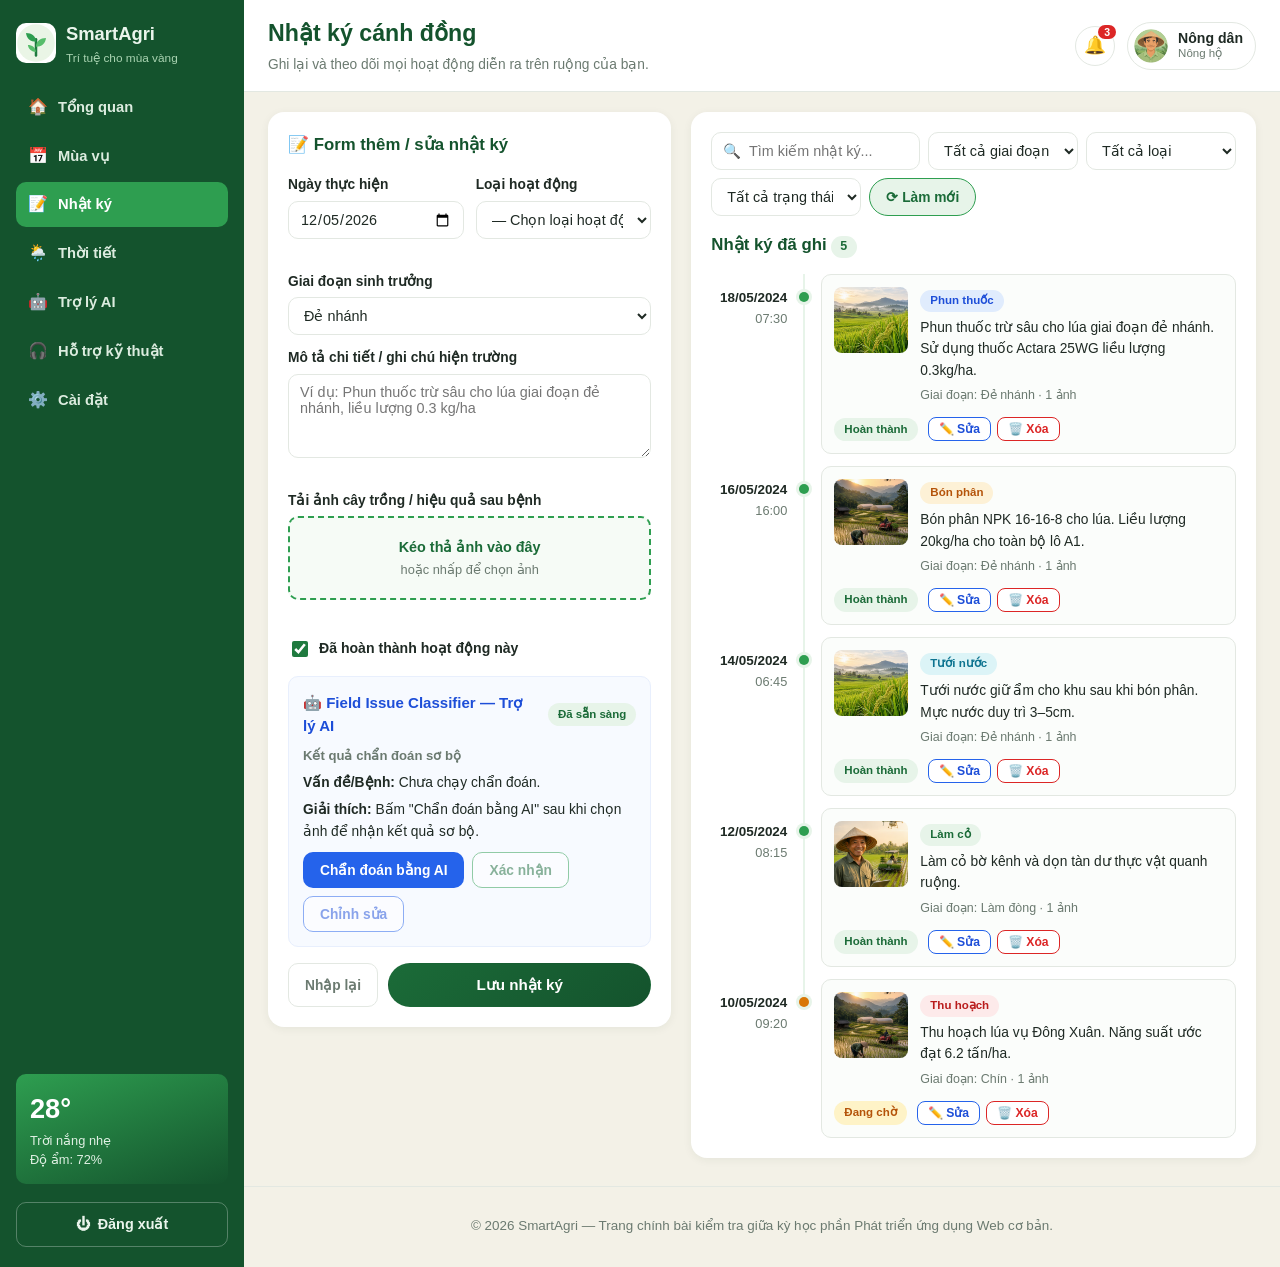
==== diary.html @ 70db89f4 "Add login, register, diary and technical support pages Reproduce the four remaining screens from the" ====
<!DOCTYPE html>
<html lang="vi">
<head>
  <meta charset="UTF-8">
  <meta name="viewport" content="width=device-width, initial-scale=1.0">
  <meta name="description" content="SmartAgri — Nhật ký cánh đồng: ghi lại và theo dõi mọi hoạt động trên ruộng">
  <title>SmartAgri — Nhật ký cánh đồng</title>
  <link rel="icon" href="assets/favicon.svg" type="image/svg+xml">
  <link rel="stylesheet" href="css/diary.css">
</head>
<body>
  <div class="app">
    <aside class="sidebar" id="sidebar">
      <a class="brand" href="index.html">
        <img class="brand-logo" src="assets/logo.svg" alt="" width="40" height="40">
        <span class="brand-text">
          <span class="brand-name">SmartAgri</span>
          <span class="brand-tag">Trí tuệ cho mùa vàng</span>
        </span>
      </a>

      <nav class="side-nav" aria-label="Điều hướng chính">
        <ul class="side-list">
          <li><a class="side-link" href="index.html#section-season"><span class="side-icon" aria-hidden="true">🏠</span>Tổng quan</a></li>
          <li><a class="side-link" href="index.html#section-season"><span class="side-icon" aria-hidden="true">📅</span>Mùa vụ</a></li>
          <li><a class="side-link is-active" href="diary.html" aria-current="page"><span class="side-icon" aria-hidden="true">📝</span>Nhật ký</a></li>
          <li><a class="side-link" href="index.html#section-weather"><span class="side-icon" aria-hidden="true">🌦️</span>Thời tiết</a></li>
          <li><a class="side-link" href="index.html#section-ai"><span class="side-icon" aria-hidden="true">🤖</span>Trợ lý AI</a></li>
          <li><a class="side-link" href="support.html"><span class="side-icon" aria-hidden="true">🎧</span>Hỗ trợ kỹ thuật</a></li>
          <li><a class="side-link" href="index.html#section-support"><span class="side-icon" aria-hidden="true">⚙️</span>Cài đặt</a></li>
        </ul>
      </nav>

      <div class="side-weather">
        <p class="sw-temp">28°</p>
        <p class="sw-desc">Trời nắng nhẹ<br>Độ ẩm: 72%</p>
      </div>

      <a class="btn-logout" href="login.html"><span aria-hidden="true">⏻</span> Đăng xuất</a>
    </aside>

    <div class="content">
      <header class="topbar">
        <button class="btn-icon btn-menu" type="button" id="menuToggle" aria-label="Mở hoặc đóng menu">☰</button>
        <div class="topbar-title">
          <h1>Nhật ký cánh đồng</h1>
          <p class="greeting">Ghi lại và theo dõi mọi hoạt động diễn ra trên ruộng của bạn.</p>
        </div>
        <div class="topbar-actions">
          <div class="bell-wrap">
            <button class="btn-icon bell" type="button" id="bellBtn" aria-label="Thông báo" aria-expanded="false">
              🔔<span class="bell-badge" id="bellBadge">3</span>
            </button>
            <div class="dropdown" id="bellDropdown" hidden>
              <p class="dropdown-title">Thông báo mới</p>
              <ul class="dropdown-list">
                <li><strong>Cercospora</strong> đang phát triển mạnh — nên phun ngừa lô A1.</li>
                <li>Nhật ký ngày 18/05 chưa có ảnh minh hoạ.</li>
                <li>Chuyên gia đã trả lời câu hỏi về bón phân đợt 3.</li>
              </ul>
            </div>
          </div>
          <a class="user-chip" href="index.html#section-support">
            <img class="user-avatar" src="assets/avatar-farmer.png" alt="Ảnh nông dân">
            <span class="user-meta"><strong>Nông dân</strong><small>Nông hộ</small></span>
          </a>
        </div>
      </header>

      <main class="board">
        <div class="diary-grid">
          <!-- ============ CỘT TRÁI: FORM ============ -->
          <section class="card form-card" aria-labelledby="form-title">
            <h2 id="form-title">📝 Form thêm / sửa nhật ký</h2>

            <form id="diaryForm" novalidate>
              <div class="form-2col">
                <div class="form-row">
                  <label for="entryDate">Ngày thực hiện</label>
                  <input class="input" type="date" id="entryDate">
                  <span class="field-error" id="dateError"></span>
                </div>

                <div class="form-row">
                  <label for="entryType">Loại hoạt động</label>
                  <select class="input" id="entryType">
                    <option value="">— Chọn loại hoạt động —</option>
                    <option value="Bón phân">🌱 Bón phân</option>
                    <option value="Phun thuốc">💧 Phun thuốc</option>
                    <option value="Tưới nước">🚿 Tưới nước</option>
                    <option value="Làm cỏ">🌾 Làm cỏ</option>
                    <option value="Thu hoạch">🚜 Thu hoạch</option>
                  </select>
                  <span class="field-error" id="typeError"></span>
                </div>
              </div>

              <div class="form-row">
                <label for="entryStage">Giai đoạn sinh trưởng</label>
                <select class="input" id="entryStage">
                  <option value="Đẻ nhánh">Đẻ nhánh</option>
                  <option value="Làm đòng">Làm đòng</option>
                  <option value="Trổ bông">Trổ bông</option>
                  <option value="Chín">Chín</option>
                </select>
              </div>

              <div class="form-row">
                <label for="entryDesc">Mô tả chi tiết / ghi chú hiện trường</label>
                <textarea class="input" id="entryDesc" rows="4" placeholder="Ví dụ: Phun thuốc trừ sâu cho lúa giai đoạn đẻ nhánh, liều lượng 0.3 kg/ha"></textarea>
                <span class="field-error" id="descError"></span>
              </div>

              <div class="form-row">
                <label id="dropLabel">Tải ảnh cây trồng / hiệu quả sau bệnh</label>
                <div class="dropzone" id="dropzone" tabindex="0" role="button" aria-labelledby="dropLabel">
                  <p class="dz-title">Kéo thả ảnh vào đây</p>
                  <p class="dz-sub">hoặc nhấp để chọn ảnh</p>
                </div>
                <input class="visually-hidden" type="file" id="fileInput" accept="image/*" multiple>
                <div class="thumbs" id="thumbs"></div>
                <p class="dz-count" id="photoCount"></p>
              </div>

              <label class="check-row">
                <input type="checkbox" id="entryDone" checked>
                <span>Đã hoàn thành hoạt động này</span>
              </label>

              <!-- Trợ lý AI -->
              <section class="ai-box" aria-labelledby="ai-title">
                <header class="ai-box-head">
                  <h3 id="ai-title">🤖 Field Issue Classifier — Trợ lý AI</h3>
                  <span class="pill-ready">Đã sẵn sàng</span>
                </header>
                <p class="ai-lead">Kết quả chẩn đoán sơ bộ</p>
                <p class="ai-line"><strong>Vấn đề/Bệnh:</strong> <span id="aiDisease">Chưa chạy chẩn đoán.</span></p>
                <p class="ai-line"><strong>Giải thích:</strong> <span id="aiExplain">Bấm "Chẩn đoán bằng AI" sau khi chọn ảnh để nhận kết quả sơ bộ.</span></p>
                <div class="ai-actions">
                  <button class="btn btn-blue" type="button" id="aiRunBtn">Chẩn đoán bằng AI</button>
                  <button class="btn btn-green-outline" type="button" id="aiConfirmBtn" disabled>Xác nhận</button>
                  <button class="btn btn-blue-outline" type="button" id="aiEditBtn" disabled>Chỉnh sửa</button>
                </div>
              </section>

              <div class="form-actions">
                <button class="btn btn-ghost" type="button" id="resetFormBtn">Nhập lại</button>
                <button class="btn btn-save" type="submit" id="saveBtn">Lưu nhật ký</button>
              </div>
            </form>
          </section>

          <!-- ============ CỘT PHẢI: DANH SÁCH ============ -->
          <section class="card list-card" aria-labelledby="list-title">
            <div class="toolbar">
              <label class="visually-hidden" for="searchInput">Tìm kiếm nhật ký</label>
              <input class="input search" type="search" id="searchInput" placeholder="🔍  Tìm kiếm nhật ký..." autocomplete="off">

              <label class="visually-hidden" for="filterStage">Lọc theo giai đoạn</label>
              <select class="input mini" id="filterStage">
                <option value="all">Tất cả giai đoạn</option>
                <option value="Đẻ nhánh">Đẻ nhánh</option>
                <option value="Làm đòng">Làm đòng</option>
                <option value="Trổ bông">Trổ bông</option>
                <option value="Chín">Chín</option>
              </select>

              <label class="visually-hidden" for="filterType">Lọc theo loại</label>
              <select class="input mini" id="filterType">
                <option value="all">Tất cả loại</option>
                <option value="Bón phân">Bón phân</option>
                <option value="Phun thuốc">Phun thuốc</option>
                <option value="Tưới nước">Tưới nước</option>
                <option value="Làm cỏ">Làm cỏ</option>
                <option value="Thu hoạch">Thu hoạch</option>
              </select>

              <label class="visually-hidden" for="filterStatus">Lọc theo trạng thái</label>
              <select class="input mini" id="filterStatus">
                <option value="all">Tất cả trạng thái</option>
                <option value="done">Hoàn thành</option>
                <option value="wait">Đang chờ</option>
              </select>

              <button class="btn btn-refresh" type="button" id="resetFilterBtn">⟳ Làm mới</button>
            </div>

            <h2 id="list-title">Nhật ký đã ghi <span class="count-pill" id="countPill">0</span></h2>
            <ul class="timeline" id="timeline"></ul>
            <p class="empty" id="emptyBox" hidden>Không có nhật ký nào khớp với bộ lọc hiện tại.</p>
          </section>
        </div>
      </main>

      <footer class="footer">
        <p>© 2026 SmartAgri — Trang chính bài kiểm tra giữa kỳ học phần Phát triển ứng dụng Web cơ bản.</p>
      </footer>
    </div>
  </div>

  <!-- Modal xác nhận xoá -->
  <div class="modal" id="confirmModal" hidden>
    <div class="modal-backdrop" data-close-modal></div>
    <section class="modal-box" role="dialog" aria-modal="true" aria-labelledby="confirmTitle">
      <header class="modal-head">
        <h2 id="confirmTitle">Xoá nhật ký?</h2>
        <button class="btn-icon" type="button" data-close-modal aria-label="Đóng">✕</button>
      </header>
      <div class="modal-body">
        <p id="confirmText">Bạn có chắc muốn xoá nhật ký này? Hành động không thể hoàn tác.</p>
      </div>
      <div class="form-actions modal-actions">
        <button class="btn btn-ghost" type="button" data-close-modal>Hủy</button>
        <button class="btn btn-danger" type="button" id="confirmDeleteBtn">Xóa</button>
      </div>
    </section>
  </div>

  <div class="toast" id="toast" hidden></div>

  <script src="js/diary.js"></script>
</body>
</html>
---- css/diary.css ----
/* =========================================================
   SmartAgri — Nhật ký cánh đồng
   ========================================================= */

:root {
  --green-900: #14532d;
  --green-800: #1b6b38;
  --green-700: #1f7a3f;
  --green-500: #2e9e50;
  --green-100: #e7f4e9;
  --blue-600: #1d4ed8;
  --blue-500: #2563eb;
  --blue-100: #e8effd;
  --red-600: #dc2626;
  --red-100: #fdeaea;
  --cream: #f3f1e7;
  --surface: #ffffff;
  --text: #1f2a24;
  --muted: #6b7a70;
  --border: #e3e8e2;
  --radius: 16px;
  --radius-sm: 10px;
  --shadow: 0 2px 10px rgba(20, 45, 30, 0.06);
  --shadow-lg: 0 18px 40px rgba(20, 35, 25, 0.18);
  --sidebar-w: 244px;
}

* {
  box-sizing: border-box;
}

body {
  margin: 0;
  font-family: "Segoe UI", Roboto, "Helvetica Neue", Arial, sans-serif;
  font-size: 15px;
  line-height: 1.55;
  color: var(--text);
  background-color: var(--cream);
}

img {
  max-width: 100%;
  display: block;
}

.visually-hidden {
  position: absolute;
  width: 1px;
  height: 1px;
  margin: -1px;
  overflow: hidden;
  clip: rect(0 0 0 0);
  white-space: nowrap;
}

/* ---------- Khung trang ---------- */
.app {
  display: grid;
  grid-template-columns: var(--sidebar-w) 1fr;
  min-height: 100vh;
}

.content {
  display: flex;
  flex-direction: column;
  min-width: 0;
}

/* ---------- Sidebar ---------- */
.sidebar {
  display: flex;
  flex-direction: column;
  gap: 18px;
  padding: 20px 16px;
  background-color: var(--green-900);
  color: #eaf5ec;
}

.brand {
  display: flex;
  align-items: center;
  gap: 10px;
  text-decoration: none;
  color: inherit;
}

.brand-logo {
  border-radius: 10px;
  background-color: #ffffff;
}

.brand-text {
  display: grid;
}

.brand-name {
  font-size: 1.15rem;
  font-weight: 800;
}

.brand-tag {
  font-size: 0.74rem;
  color: #a9d3b1;
}

.side-list {
  list-style: none;
  margin: 0;
  padding: 0;
  display: grid;
  gap: 4px;
}

.side-link {
  display: flex;
  align-items: center;
  gap: 10px;
  padding: 10px 12px;
  border-radius: var(--radius-sm);
  color: #dcecdf;
  font-size: 0.92rem;
  font-weight: 600;
  text-decoration: none;
  transition: background-color 0.2s ease, color 0.2s ease;
}

.side-link:hover {
  background-color: rgba(255, 255, 255, 0.1);
  color: #ffffff;
}

.side-link.is-active {
  background-color: var(--green-500);
  color: #ffffff;
}

.side-icon {
  font-size: 1rem;
}

.side-weather {
  margin-top: auto;
  padding: 14px;
  border-radius: var(--radius-sm);
  background: linear-gradient(160deg, #2e9e50, #14532d);
  color: #ffffff;
}

.sw-temp {
  margin: 0;
  font-size: 1.7rem;
  font-weight: 800;
}

.sw-desc {
  margin: 0;
  font-size: 0.8rem;
  color: #dff0e3;
}

.btn-logout {
  display: flex;
  align-items: center;
  justify-content: center;
  gap: 8px;
  padding: 10px 12px;
  border: 1px solid rgba(255, 255, 255, 0.28);
  border-radius: var(--radius-sm);
  background: none;
  color: #eaf5ec;
  font-family: inherit;
  font-size: 0.9rem;
  font-weight: 600;
  text-decoration: none;
  cursor: pointer;
  transition: background-color 0.2s ease;
}

.btn-logout:hover {
  background-color: rgba(255, 255, 255, 0.12);
}

/* ---------- Topbar ---------- */
.topbar {
  display: flex;
  align-items: center;
  gap: 16px;
  padding: 16px 24px;
  background-color: var(--surface);
  border-bottom: 1px solid var(--border);
}

.topbar-title {
  flex: 1;
  min-width: 0;
}

.topbar-title h1 {
  margin: 0;
  font-size: 1.45rem;
  color: var(--green-900);
}

.greeting {
  margin: 2px 0 0;
  font-size: 0.86rem;
  color: var(--muted);
}

.topbar-actions {
  display: flex;
  align-items: center;
  gap: 12px;
}

.btn-icon {
  border: none;
  background: none;
  font-size: 1.1rem;
  cursor: pointer;
}

.btn-menu {
  display: none;
  font-size: 1.3rem;
}

.bell-wrap,
.user-chip-wrap {
  position: relative;
}

.bell {
  position: relative;
  width: 40px;
  height: 40px;
  border: 1px solid var(--border);
  border-radius: 50%;
  background-color: var(--surface);
  cursor: pointer;
  transition: background-color 0.2s ease;
}

.bell:hover {
  background-color: var(--green-100);
}

.bell-badge {
  position: absolute;
  top: -2px;
  right: -2px;
  min-width: 18px;
  padding: 1px 4px;
  border-radius: 999px;
  background-color: var(--red-600);
  color: #ffffff;
  font-size: 0.66rem;
  font-weight: 700;
}

.dropdown {
  position: absolute;
  top: 46px;
  right: 0;
  width: 260px;
  padding: 12px;
  border: 1px solid var(--border);
  border-radius: var(--radius-sm);
  background-color: var(--surface);
  box-shadow: var(--shadow-lg);
  z-index: 40;
}

.dropdown[hidden] {
  display: none;
}

.dropdown-title {
  margin: 0 0 8px;
  font-size: 0.8rem;
  font-weight: 700;
  text-transform: uppercase;
  color: var(--muted);
}

.dropdown-list {
  margin: 0;
  padding: 0;
  list-style: none;
  display: grid;
  gap: 8px;
}

.dropdown-list li {
  padding: 8px 10px;
  border-radius: 8px;
  background-color: #f7faf7;
  font-size: 0.84rem;
}

.user-chip {
  display: flex;
  align-items: center;
  gap: 10px;
  padding: 6px 12px 6px 6px;
  border: 1px solid var(--border);
  border-radius: 999px;
  background-color: var(--surface);
  color: inherit;
  text-decoration: none;
  transition: box-shadow 0.2s ease;
}

.user-chip:hover {
  box-shadow: var(--shadow);
}

.user-avatar {
  width: 34px;
  height: 34px;
  border-radius: 50%;
  object-fit: cover;
}

.user-meta {
  display: grid;
  line-height: 1.2;
}

.user-meta strong {
  font-size: 0.88rem;
}

.user-meta small {
  font-size: 0.72rem;
  color: var(--muted);
}

/* ---------- Board ---------- */
.board {
  flex: 1;
  padding: 20px 24px 28px;
}

.card {
  padding: 20px;
  border-radius: var(--radius);
  background-color: var(--surface);
  box-shadow: var(--shadow);
}

.diary-grid {
  display: grid;
  grid-template-columns: minmax(320px, 5fr) minmax(360px, 7fr);
  gap: 20px;
  align-items: start;
}

.card h2 {
  margin: 0 0 16px;
  font-size: 1.05rem;
  color: var(--green-900);
}

/* ---------- Form ---------- */
.form-2col {
  display: grid;
  grid-template-columns: 1fr 1fr;
  gap: 12px;
}

.form-row {
  display: grid;
  gap: 5px;
  margin-bottom: 12px;
}

.form-row label {
  font-size: 0.86rem;
  font-weight: 700;
}

.input {
  width: 100%;
  padding: 9px 11px;
  border: 1px solid var(--border);
  border-radius: var(--radius-sm);
  background-color: var(--surface);
  color: var(--text);
  font-family: inherit;
  font-size: 0.9rem;
  transition: border-color 0.2s ease, box-shadow 0.2s ease;
}

textarea.input {
  resize: vertical;
  min-height: 84px;
}

.input:focus {
  outline: none;
  border-color: var(--green-500);
  box-shadow: 0 0 0 3px rgba(46, 158, 80, 0.16);
}

.input.is-invalid {
  border-color: var(--red-600);
}

.field-error {
  min-height: 15px;
  font-size: 0.78rem;
  font-weight: 600;
  color: #b91c1c;
}

/* ---------- Vùng kéo thả ảnh ---------- */
.dropzone {
  padding: 18px;
  border: 2px dashed var(--green-500);
  border-radius: var(--radius-sm);
  background-color: #f6fbf6;
  text-align: center;
  cursor: pointer;
  transition: background-color 0.2s ease, border-color 0.2s ease;
}

.dropzone:hover,
.dropzone:focus-visible,
.dropzone.is-over {
  background-color: var(--green-100);
  border-color: var(--green-700);
  outline: none;
}

.dz-title {
  margin: 0;
  font-size: 0.9rem;
  font-weight: 700;
  color: var(--green-800);
}

.dz-sub {
  margin: 2px 0 0;
  font-size: 0.8rem;
  color: var(--muted);
}

.thumbs {
  display: flex;
  flex-wrap: wrap;
  gap: 8px;
  margin-top: 10px;
}

.thumb {
  position: relative;
  width: 72px;
  height: 60px;
  border-radius: 8px;
  overflow: hidden;
  border: 1px solid var(--border);
}

.thumb img {
  width: 100%;
  height: 100%;
  object-fit: cover;
}

.thumb button {
  position: absolute;
  top: 2px;
  right: 2px;
  width: 18px;
  height: 18px;
  border: none;
  border-radius: 50%;
  background-color: rgba(20, 40, 25, 0.72);
  color: #ffffff;
  font-size: 0.7rem;
  line-height: 1;
  cursor: pointer;
}

.dz-count {
  margin: 6px 0 0;
  font-size: 0.8rem;
  font-weight: 700;
  color: var(--green-700);
}

/* ---------- Checkbox ---------- */
.check-row {
  display: flex;
  align-items: center;
  gap: 8px;
  margin: 4px 0 16px;
  font-size: 0.88rem;
  font-weight: 600;
  cursor: pointer;
}

.check-row input {
  width: 16px;
  height: 16px;
  accent-color: var(--green-700);
}

/* ---------- Hộp AI ---------- */
.ai-box {
  margin-bottom: 16px;
  padding: 14px;
  border: 1px solid var(--blue-100);
  border-radius: var(--radius-sm);
  background-color: #f7faff;
}

.ai-box-head {
  display: flex;
  align-items: center;
  justify-content: space-between;
  gap: 10px;
  margin-bottom: 8px;
}

.ai-box-head h3 {
  margin: 0;
  font-size: 0.94rem;
  color: var(--blue-600);
}

.pill-ready {
  padding: 3px 10px;
  border-radius: 999px;
  background-color: var(--green-100);
  color: var(--green-800);
  font-size: 0.72rem;
  font-weight: 700;
  white-space: nowrap;
}

.ai-lead {
  margin: 0 0 6px;
  font-size: 0.82rem;
  font-weight: 700;
  color: var(--muted);
}

.ai-line {
  margin: 0 0 6px;
  font-size: 0.86rem;
}

.ai-line span {
  color: var(--text);
}

.ai-line span[contenteditable="true"] {
  padding: 2px 6px;
  border: 1px dashed var(--blue-500);
  border-radius: 6px;
  background-color: #ffffff;
}

.ai-actions {
  display: flex;
  flex-wrap: wrap;
  gap: 8px;
  margin-top: 10px;
}

/* ---------- Nút bấm ---------- */
.btn {
  padding: 9px 16px;
  border: 1px solid transparent;
  border-radius: var(--radius-sm);
  font-family: inherit;
  font-size: 0.86rem;
  font-weight: 700;
  cursor: pointer;
  transition: filter 0.2s ease, background-color 0.2s ease, transform 0.1s ease;
}

.btn:hover {
  filter: brightness(0.97);
}

.btn:active {
  transform: translateY(1px);
}

.btn:disabled {
  opacity: 0.5;
  cursor: not-allowed;
}

.btn-blue {
  background-color: var(--blue-500);
  color: #ffffff;
}

.btn-blue-outline {
  border-color: var(--blue-500);
  background-color: #ffffff;
  color: var(--blue-600);
}

.btn-green-outline {
  border-color: var(--green-500);
  background-color: #ffffff;
  color: var(--green-800);
}

.btn-ghost {
  border-color: var(--border);
  background-color: #ffffff;
  color: var(--muted);
}

.btn-save {
  flex: 1;
  padding: 12px 18px;
  border-radius: 999px;
  background-image: linear-gradient(135deg, var(--green-800), var(--green-900));
  color: #ffffff;
  font-size: 0.95rem;
}

.btn-danger {
  background-color: var(--red-600);
  color: #ffffff;
}

.form-actions {
  display: flex;
  gap: 10px;
}

/* ---------- Toolbar danh sách ---------- */
.toolbar {
  display: flex;
  flex-wrap: wrap;
  gap: 8px;
  margin-bottom: 16px;
}

.toolbar .search {
  flex: 1 1 190px;
}

.toolbar .mini {
  flex: 0 1 150px;
}

.btn-refresh {
  border-color: var(--green-500);
  border-radius: 999px;
  background-color: var(--green-100);
  color: var(--green-800);
}

.count-pill {
  display: inline-block;
  min-width: 26px;
  padding: 1px 9px;
  border-radius: 999px;
  background-color: var(--green-100);
  color: var(--green-800);
  font-size: 0.78rem;
  font-weight: 800;
}

/* ---------- Timeline ---------- */
.timeline {
  list-style: none;
  margin: 0;
  padding: 0;
  display: grid;
  gap: 12px;
}

.entry {
  display: grid;
  grid-template-columns: 76px 18px 1fr;
  gap: 8px;
}

.entry-date {
  padding-top: 14px;
  text-align: right;
  font-size: 0.8rem;
  color: var(--muted);
}

.entry-date strong {
  display: block;
  color: var(--text);
  font-size: 0.84rem;
}

.entry-rail {
  position: relative;
}

.entry-rail::before {
  content: "";
  position: absolute;
  top: 0;
  bottom: -12px;
  left: 50%;
  width: 2px;
  margin-left: -1px;
  background-color: var(--green-100);
}

.entry:last-child .entry-rail::before {
  bottom: auto;
  height: 22px;
}

.entry-rail span {
  position: absolute;
  top: 18px;
  left: 50%;
  width: 10px;
  height: 10px;
  margin-left: -5px;
  border-radius: 50%;
  background-color: var(--green-500);
  box-shadow: 0 0 0 3px var(--green-100);
}

.entry.is-wait .entry-rail span {
  background-color: #d97706;
}

.entry-body {
  display: grid;
  grid-template-columns: 74px 1fr auto;
  gap: 12px;
  padding: 12px;
  border: 1px solid var(--border);
  border-radius: var(--radius-sm);
  background-color: #fbfdfb;
  transition: box-shadow 0.2s ease, border-color 0.2s ease;
}

.entry-body:hover {
  border-color: var(--green-500);
  box-shadow: var(--shadow);
}

.entry-thumb {
  width: 74px;
  height: 66px;
  border-radius: 8px;
  object-fit: cover;
  background-color: var(--green-100);
}

.entry-info {
  min-width: 0;
}

.tag {
  display: inline-block;
  margin-bottom: 5px;
  padding: 2px 10px;
  border-radius: 999px;
  font-size: 0.72rem;
  font-weight: 800;
}

.tag-spray { background-color: #e0ecfd; color: #1d4ed8; }
.tag-fert { background-color: #fdf1d6; color: #b45309; }
.tag-water { background-color: #dcf4f7; color: #0e7490; }
.tag-weed { background-color: #e7f4e9; color: var(--green-800); }
.tag-harvest { background-color: #fdeaea; color: #b91c1c; }

.entry-text {
  margin: 0;
  font-size: 0.86rem;
}

.entry-note {
  margin: 5px 0 0;
  font-size: 0.78rem;
  color: var(--muted);
}

.entry-side {
  display: grid;
  align-content: start;
  justify-items: end;
  gap: 8px;
}

.status {
  padding: 3px 10px;
  border-radius: 999px;
  font-size: 0.72rem;
  font-weight: 800;
  white-space: nowrap;
}

.status-done {
  background-color: var(--green-100);
  color: var(--green-800);
}

.status-wait {
  background-color: #fef3c7;
  color: #b45309;
}

.entry-actions {
  display: flex;
  gap: 6px;
}

.mini-btn {
  padding: 4px 10px;
  border-radius: 8px;
  font-family: inherit;
  font-size: 0.76rem;
  font-weight: 700;
  cursor: pointer;
  transition: background-color 0.2s ease;
}

.mini-edit {
  border: 1px solid var(--blue-500);
  background-color: #ffffff;
  color: var(--blue-600);
}

.mini-edit:hover {
  background-color: var(--blue-100);
}

.mini-del {
  border: 1px solid var(--red-600);
  background-color: #ffffff;
  color: var(--red-600);
}

.mini-del:hover {
  background-color: var(--red-100);
}

.entry.is-editing .entry-body {
  border-color: var(--blue-500);
  background-color: #f5f9ff;
}

.empty {
  margin: 8px 0 0;
  font-size: 0.9rem;
  font-style: italic;
  color: var(--muted);
}

/* ---------- Footer ---------- */
.footer {
  margin-top: auto;
  padding: 16px 24px;
  border-top: 1px solid var(--border);
  color: var(--muted);
  font-size: 0.84rem;
  text-align: center;
}

/* ---------- Modal ---------- */
.modal {
  position: fixed;
  inset: 0;
  display: grid;
  place-items: center;
  padding: 16px;
  z-index: 60;
}

.modal[hidden] {
  display: none;
}

.modal-backdrop {
  position: absolute;
  inset: 0;
  background-color: rgba(15, 35, 20, 0.5);
}

.modal-box {
  position: relative;
  width: min(420px, 100%);
  border-radius: var(--radius);
  background-color: var(--surface);
  box-shadow: var(--shadow-lg);
  animation: rise 0.22s ease;
}

@keyframes rise {
  from { opacity: 0; transform: translateY(14px); }
  to { opacity: 1; transform: translateY(0); }
}

.modal-head {
  display: flex;
  align-items: center;
  justify-content: space-between;
  padding: 14px 18px;
  border-bottom: 1px solid var(--border);
}

.modal-head h2 {
  margin: 0;
  font-size: 1.02rem;
  color: var(--green-900);
}

.modal-body {
  padding: 18px;
  font-size: 0.9rem;
}

.modal-actions {
  padding: 0 18px 18px;
  justify-content: flex-end;
}

/* ---------- Toast ---------- */
.toast {
  position: fixed;
  left: 50%;
  bottom: 26px;
  transform: translateX(-50%);
  max-width: min(440px, 92%);
  padding: 12px 20px;
  border-radius: 999px;
  background-color: var(--green-900);
  color: #ffffff;
  font-size: 0.88rem;
  font-weight: 600;
  box-shadow: var(--shadow-lg);
  z-index: 70;
}

.toast.is-error {
  background-color: var(--red-600);
}

/* ---------- Responsive ---------- */
@media (max-width: 1300px) {
  .entry-body {
    grid-template-columns: 74px 1fr;
  }

  .entry-side {
    grid-column: 1 / -1;
    display: flex;
    align-items: center;
    gap: 10px;
    justify-items: start;
  }
}

@media (max-width: 1120px) {
  .diary-grid {
    grid-template-columns: 1fr;
  }
}

@media (max-width: 760px) {
  .app {
    grid-template-columns: 1fr;
  }

  .sidebar {
    position: fixed;
    inset: 0 auto 0 0;
    width: 260px;
    z-index: 80;
    transform: translateX(-100%);
    transition: transform 0.28s ease;
    box-shadow: var(--shadow-lg);
  }

  .sidebar.is-open {
    transform: translateX(0);
  }

  .btn-menu {
    display: inline-flex;
  }

  .topbar {
    flex-wrap: wrap;
    padding: 12px 16px;
  }

  .topbar-title {
    order: 2;
    flex-basis: 100%;
  }

  .board {
    padding: 14px 16px 22px;
  }

  .form-2col {
    grid-template-columns: 1fr;
  }

  .entry {
    grid-template-columns: 64px 14px 1fr;
  }

  .entry-body {
    grid-template-columns: 1fr;
  }

  .entry-thumb {
    width: 100%;
    height: 120px;
  }

  .entry-side {
    justify-items: start;
  }

  .toolbar .mini {
    flex: 1 1 100%;
  }
}
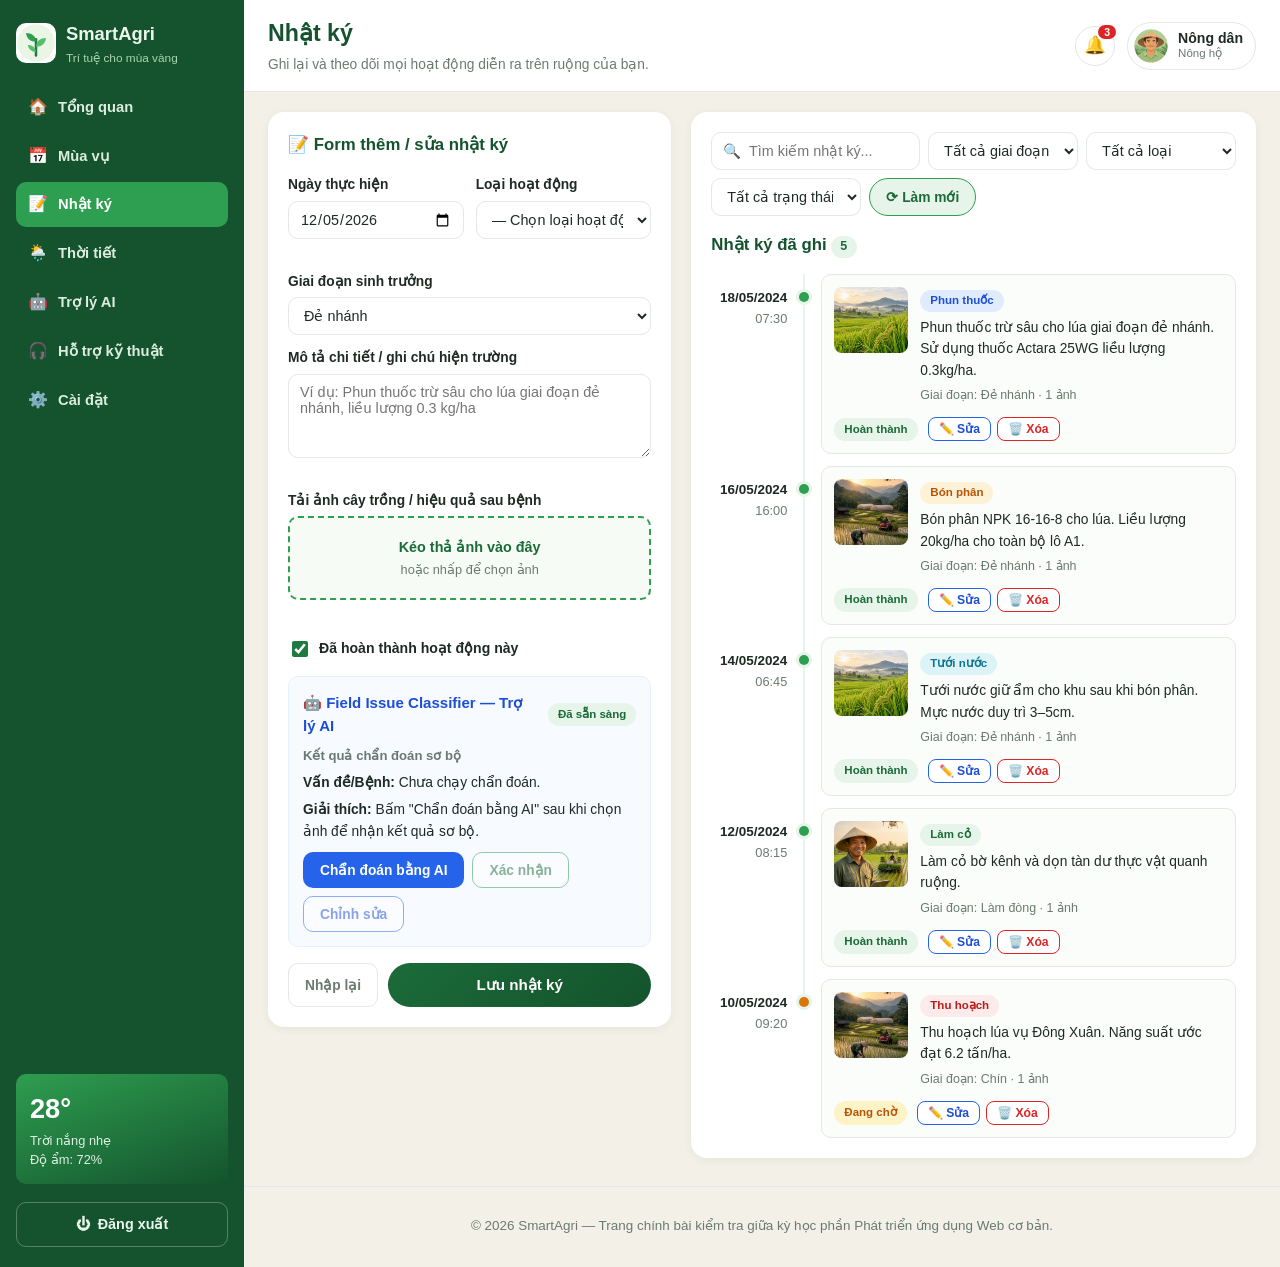
==== commit de564043: "Rename the diary page label to Nhat ky The sidebar entry on diary.html was already short while the p" ====
--- a/diary.html
+++ b/diary.html
@@ -3,8 +3,8 @@
 <head>
   <meta charset="UTF-8">
   <meta name="viewport" content="width=device-width, initial-scale=1.0">
-  <meta name="description" content="SmartAgri — Nhật ký cánh đồng: ghi lại và theo dõi mọi hoạt động trên ruộng">
-  <title>SmartAgri — Nhật ký cánh đồng</title>
+  <meta name="description" content="SmartAgri — Nhật ký: ghi lại và theo dõi mọi hoạt động trên ruộng">
+  <title>SmartAgri — Nhật ký</title>
   <link rel="icon" href="assets/favicon.svg" type="image/svg+xml">
   <link rel="stylesheet" href="css/diary.css">
 </head>
@@ -43,7 +43,7 @@
       <header class="topbar">
         <button class="btn-icon btn-menu" type="button" id="menuToggle" aria-label="Mở hoặc đóng menu">☰</button>
         <div class="topbar-title">
-          <h1>Nhật ký cánh đồng</h1>
+          <h1>Nhật ký</h1>
           <p class="greeting">Ghi lại và theo dõi mọi hoạt động diễn ra trên ruộng của bạn.</p>
         </div>
         <div class="topbar-actions">
--- a/css/diary.css
+++ b/css/diary.css
@@ -1,5 +1,5 @@
 /* =========================================================
-   SmartAgri — Nhật ký cánh đồng
+   SmartAgri — Nhật ký
    ========================================================= */
 
 :root {
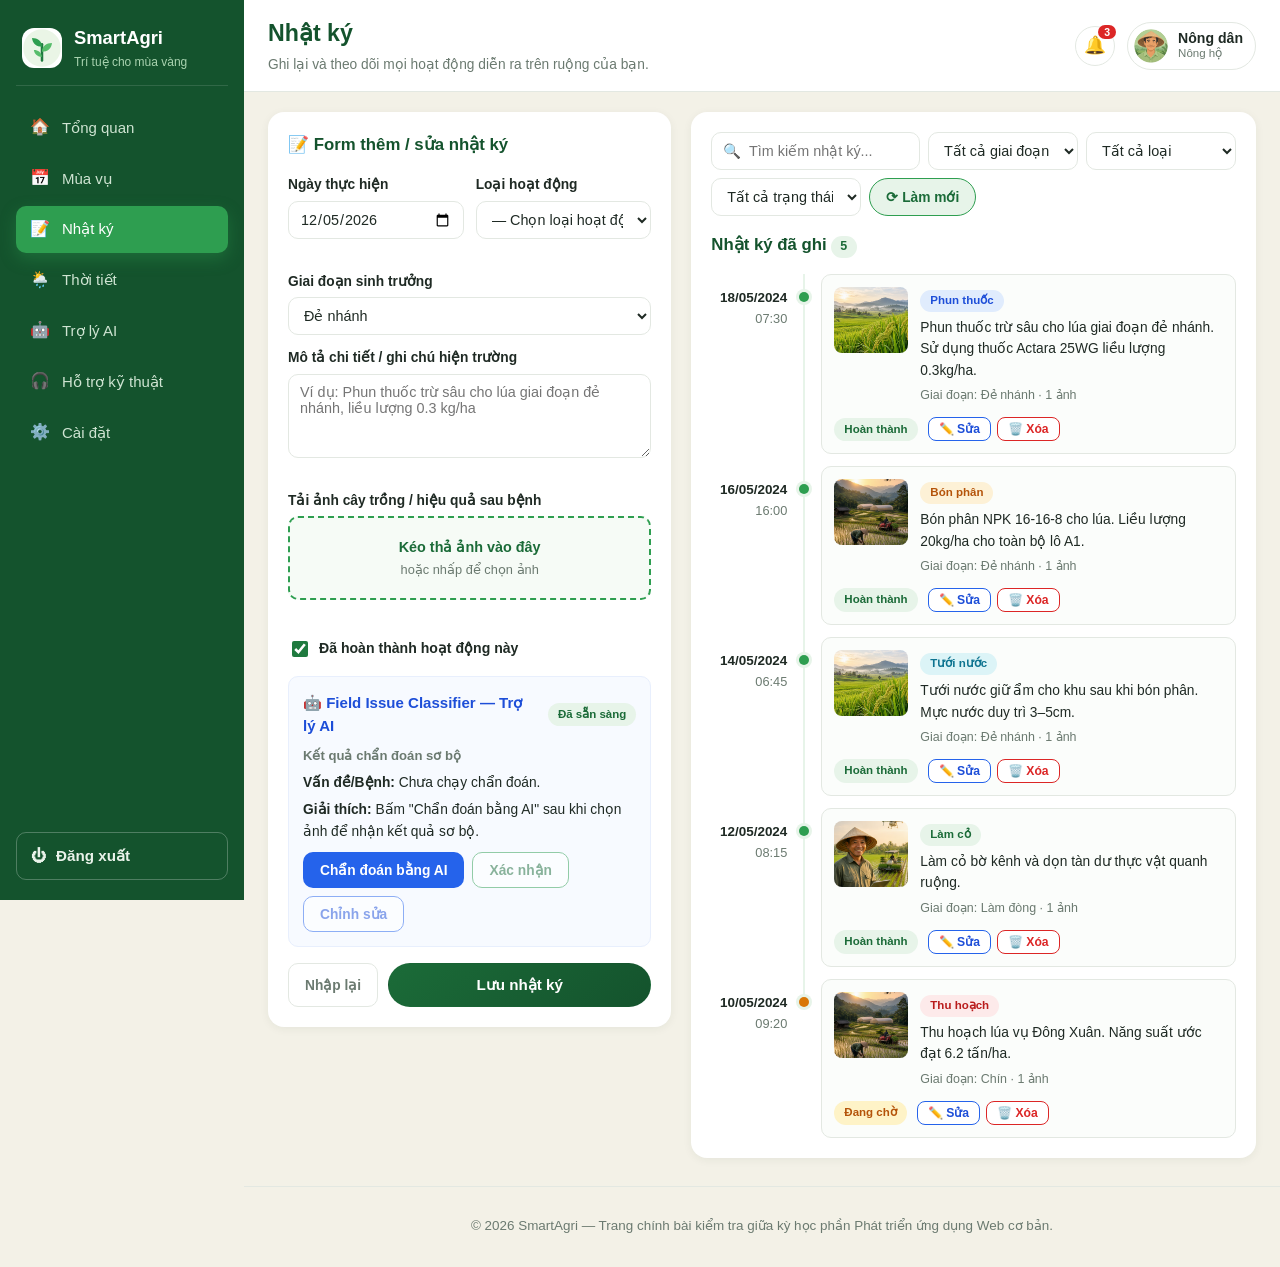
==== commit eb70a403: "Extract the shared sidebar into css/layout.css The sidebar was copy-pasted in three stylesheets and " ====
--- a/diary.html
+++ b/diary.html
@@ -6,6 +6,7 @@
   <meta name="description" content="SmartAgri — Nhật ký: ghi lại và theo dõi mọi hoạt động trên ruộng">
   <title>SmartAgri — Nhật ký</title>
   <link rel="icon" href="assets/favicon.svg" type="image/svg+xml">
+  <link rel="stylesheet" href="css/layout.css">
   <link rel="stylesheet" href="css/diary.css">
 </head>
 <body>
@@ -30,11 +31,6 @@
           <li><a class="side-link" href="index.html#section-support"><span class="side-icon" aria-hidden="true">⚙️</span>Cài đặt</a></li>
         </ul>
       </nav>
-
-      <div class="side-weather">
-        <p class="sw-temp">28°</p>
-        <p class="sw-desc">Trời nắng nhẹ<br>Độ ẩm: 72%</p>
-      </div>
 
       <a class="btn-logout" href="login.html"><span aria-hidden="true">⏻</span> Đăng xuất</a>
     </aside>
--- a/css/layout.css
+++ b/css/layout.css
@@ -0,0 +1,164 @@
+/* =========================================================
+   SmartAgri — Layout dùng chung (index.html, diary.html, support.html)
+   Chứa: khung trang .app + sidebar + nút Đăng xuất.
+   File này được <link> TRƯỚC file CSS riêng của từng trang
+   để 3 trang luôn có sidebar giống hệt nhau.
+   ========================================================= */
+
+:root {
+  --sidebar-w: 244px;
+}
+
+/* ---------- Khung trang ---------- */
+.app {
+  display: grid;
+  grid-template-columns: var(--sidebar-w) 1fr;
+  min-height: 100vh;
+}
+
+.content {
+  display: flex;
+  flex-direction: column;
+  min-width: 0;
+}
+
+/* ---------- Sidebar ---------- */
+.sidebar {
+  display: flex;
+  flex-direction: column;
+  gap: 18px;
+  padding: 20px 16px;
+  background-color: var(--green-900);
+  color: #eaf3ea;
+  /* dính theo màn hình: nút Đăng xuất luôn nằm sát đáy sidebar */
+  position: sticky;
+  top: 0;
+  height: 100vh;
+  overflow-y: auto;
+}
+
+.brand {
+  display: flex;
+  align-items: center;
+  gap: 12px;
+  padding: 4px 6px 14px;
+  border-bottom: 1px solid rgba(255, 255, 255, 0.12);
+  color: inherit;
+  text-decoration: none;
+}
+
+.brand-logo {
+  background-color: #ffffff;
+  border-radius: 12px;
+}
+
+.brand-text {
+  display: grid;
+}
+
+.brand-name {
+  margin: 0;
+  font-size: 1.15rem;
+  font-weight: 700;
+  color: #ffffff;
+}
+
+.brand-tag {
+  margin: 0;
+  font-size: 0.75rem;
+  color: #a9d3b0;
+}
+
+/* .side-nav chiếm hết chỗ trống nên Đăng xuất bị đẩy xuống đáy */
+.side-nav {
+  flex: 1;
+}
+
+.side-list {
+  margin: 0;
+  padding: 0;
+  list-style: none;
+  display: grid;
+  gap: 4px;
+}
+
+.side-link {
+  display: flex;
+  align-items: center;
+  gap: 12px;
+  padding: 11px 14px;
+  border-radius: var(--radius-sm);
+  color: #cfe4d2;
+  text-decoration: none;
+  font-weight: 500;
+  transition: background-color 0.2s ease, color 0.2s ease;
+}
+
+.side-link:hover {
+  background-color: rgba(255, 255, 255, 0.08);
+  color: #ffffff;
+}
+
+.side-link.is-active {
+  background-color: var(--green-500);
+  color: #ffffff;
+  box-shadow: 0 6px 16px rgba(46, 158, 80, 0.35);
+}
+
+.side-icon {
+  font-size: 1rem;
+  width: 20px;
+  text-align: center;
+}
+
+.btn-logout {
+  display: flex;
+  align-items: center;
+  gap: 10px;
+  padding: 11px 14px;
+  border: 1px solid rgba(255, 255, 255, 0.25);
+  border-radius: var(--radius-sm);
+  background-color: transparent;
+  color: #eaf3ea;
+  font-family: inherit;
+  font-size: 0.95rem;
+  font-weight: 600;
+  text-decoration: none;
+  cursor: pointer;
+  transition: background-color 0.2s ease;
+}
+
+.btn-logout:hover {
+  background-color: rgba(255, 255, 255, 0.12);
+}
+
+/* Nút ☰ chỉ hiện trên màn hình nhỏ */
+.btn-menu {
+  display: none;
+  font-size: 1.3rem;
+}
+
+/* ---------- Sidebar trượt ra/vào trên màn hình nhỏ ---------- */
+@media (max-width: 760px) {
+  .app {
+    grid-template-columns: 1fr;
+  }
+
+  .sidebar {
+    position: fixed;
+    inset: 0 auto 0 0;
+    width: 260px;
+    z-index: 80;
+    transform: translateX(-100%);
+    transition: transform 0.28s ease;
+    box-shadow: var(--shadow-lg);
+  }
+
+  .sidebar.is-open {
+    transform: translateX(0);
+  }
+
+  .btn-menu {
+    display: inline-flex;
+  }
+}
--- a/css/diary.css
+++ b/css/diary.css
@@ -22,7 +22,6 @@
   --radius-sm: 10px;
   --shadow: 0 2px 10px rgba(20, 45, 30, 0.06);
   --shadow-lg: 0 18px 40px rgba(20, 35, 25, 0.18);
-  --sidebar-w: 244px;
 }
 
 * {
@@ -54,131 +53,10 @@
 }
 
 /* ---------- Khung trang ---------- */
-.app {
-  display: grid;
-  grid-template-columns: var(--sidebar-w) 1fr;
-  min-height: 100vh;
-}
-
-.content {
-  display: flex;
-  flex-direction: column;
-  min-width: 0;
-}
+/* .app / .content dùng chung ở css/layout.css */
 
 /* ---------- Sidebar ---------- */
-.sidebar {
-  display: flex;
-  flex-direction: column;
-  gap: 18px;
-  padding: 20px 16px;
-  background-color: var(--green-900);
-  color: #eaf5ec;
-}
-
-.brand {
-  display: flex;
-  align-items: center;
-  gap: 10px;
-  text-decoration: none;
-  color: inherit;
-}
-
-.brand-logo {
-  border-radius: 10px;
-  background-color: #ffffff;
-}
-
-.brand-text {
-  display: grid;
-}
-
-.brand-name {
-  font-size: 1.15rem;
-  font-weight: 800;
-}
-
-.brand-tag {
-  font-size: 0.74rem;
-  color: #a9d3b1;
-}
-
-.side-list {
-  list-style: none;
-  margin: 0;
-  padding: 0;
-  display: grid;
-  gap: 4px;
-}
-
-.side-link {
-  display: flex;
-  align-items: center;
-  gap: 10px;
-  padding: 10px 12px;
-  border-radius: var(--radius-sm);
-  color: #dcecdf;
-  font-size: 0.92rem;
-  font-weight: 600;
-  text-decoration: none;
-  transition: background-color 0.2s ease, color 0.2s ease;
-}
-
-.side-link:hover {
-  background-color: rgba(255, 255, 255, 0.1);
-  color: #ffffff;
-}
-
-.side-link.is-active {
-  background-color: var(--green-500);
-  color: #ffffff;
-}
-
-.side-icon {
-  font-size: 1rem;
-}
-
-.side-weather {
-  margin-top: auto;
-  padding: 14px;
-  border-radius: var(--radius-sm);
-  background: linear-gradient(160deg, #2e9e50, #14532d);
-  color: #ffffff;
-}
-
-.sw-temp {
-  margin: 0;
-  font-size: 1.7rem;
-  font-weight: 800;
-}
-
-.sw-desc {
-  margin: 0;
-  font-size: 0.8rem;
-  color: #dff0e3;
-}
-
-.btn-logout {
-  display: flex;
-  align-items: center;
-  justify-content: center;
-  gap: 8px;
-  padding: 10px 12px;
-  border: 1px solid rgba(255, 255, 255, 0.28);
-  border-radius: var(--radius-sm);
-  background: none;
-  color: #eaf5ec;
-  font-family: inherit;
-  font-size: 0.9rem;
-  font-weight: 600;
-  text-decoration: none;
-  cursor: pointer;
-  transition: background-color 0.2s ease;
-}
-
-.btn-logout:hover {
-  background-color: rgba(255, 255, 255, 0.12);
-}
+/* Toàn bộ style sidebar nằm trong css/layout.css (dùng chung 3 trang) */
 
 /* ---------- Topbar ---------- */
 .topbar {
@@ -220,10 +98,7 @@
   cursor: pointer;
 }
 
-.btn-menu {
-  display: none;
-  font-size: 1.3rem;
-}
+/* .btn-menu nằm trong css/layout.css */
 
 .bell-wrap,
 .user-chip-wrap {
@@ -972,28 +847,6 @@
 }
 
 @media (max-width: 760px) {
-  .app {
-    grid-template-columns: 1fr;
-  }
-
-  .sidebar {
-    position: fixed;
-    inset: 0 auto 0 0;
-    width: 260px;
-    z-index: 80;
-    transform: translateX(-100%);
-    transition: transform 0.28s ease;
-    box-shadow: var(--shadow-lg);
-  }
-
-  .sidebar.is-open {
-    transform: translateX(0);
-  }
-
-  .btn-menu {
-    display: inline-flex;
-  }
-
   .topbar {
     flex-wrap: wrap;
     padding: 12px 16px;
